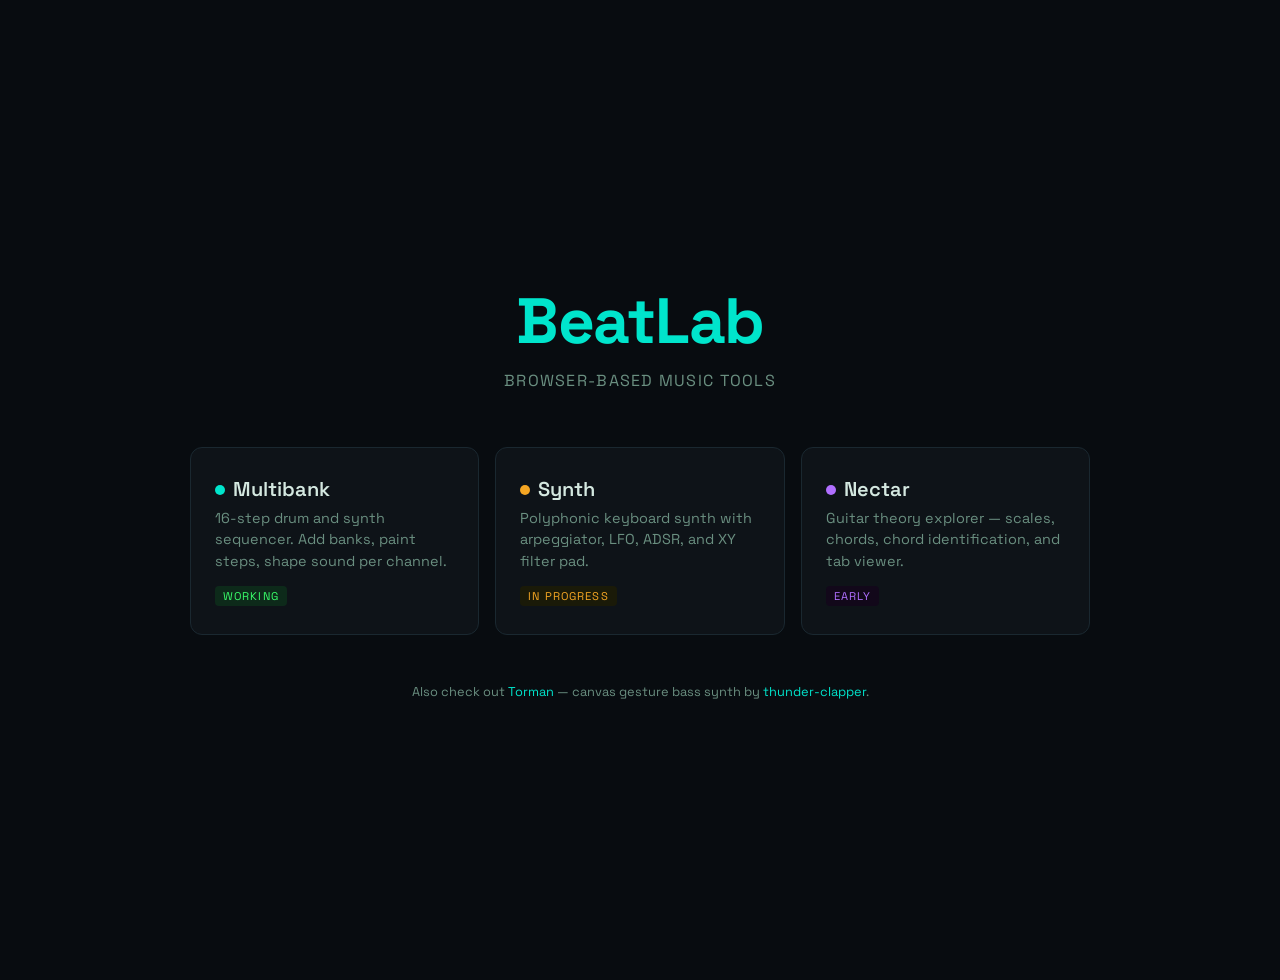
==== index.html @ d4a450f3 "Add docs, shared core module, Docker setup, and GitHub Pages deployment - README.md and index.html l" ====
<!DOCTYPE html>
<html lang="en">
<head>
<meta charset="UTF-8">
<meta name="viewport" content="width=device-width, initial-scale=1.0">
<title>BeatLab</title>
<link href="https://fonts.googleapis.com/css2?family=Space+Grotesk:wght@300..700&display=swap" rel="stylesheet">
<style>
  :root {
    --bg:       #080c10;
    --surface:  #0e1318;
    --divider:  #1a2830;
    --text:     #d4e8e0;
    --muted:    #6a8f80;
    --teal:     #00e5cc;
    --green:    #39ff6a;
    --amber:    #f5a623;
    --purple:   #b06fff;
  }

  * { box-sizing: border-box; margin: 0; padding: 0; }

  html, body {
    background: var(--bg);
    color: var(--text);
    font-family: 'Space Grotesk', system-ui, sans-serif;
    -webkit-font-smoothing: antialiased;
    min-height: 100vh;
    display: flex;
    flex-direction: column;
    align-items: center;
    justify-content: center;
    padding: 40px 24px;
  }

  h1 {
    font-size: clamp(2rem, 6vw, 4rem);
    font-weight: 700;
    letter-spacing: -0.02em;
    color: var(--teal);
    margin-bottom: 8px;
  }

  .subtitle {
    color: var(--muted);
    font-size: 1rem;
    letter-spacing: 0.08em;
    text-transform: uppercase;
    margin-bottom: 56px;
  }

  .grid {
    display: grid;
    grid-template-columns: repeat(auto-fit, minmax(260px, 1fr));
    gap: 16px;
    width: 100%;
    max-width: 900px;
  }

  a.card {
    display: block;
    background: var(--surface);
    border: 1px solid var(--divider);
    border-radius: 12px;
    padding: 28px 24px;
    text-decoration: none;
    color: inherit;
    transition: border-color 0.15s, transform 0.15s;
  }

  a.card:hover {
    border-color: var(--teal);
    transform: translateY(-2px);
  }

  .card-name {
    font-size: 1.25rem;
    font-weight: 600;
    margin-bottom: 6px;
  }

  .card-name span {
    display: inline-block;
    width: 10px;
    height: 10px;
    border-radius: 50%;
    margin-right: 8px;
    vertical-align: middle;
    position: relative;
    top: -1px;
  }

  .card-desc {
    color: var(--muted);
    font-size: 0.9rem;
    line-height: 1.5;
  }

  .badge {
    display: inline-block;
    margin-top: 14px;
    font-size: 0.7rem;
    letter-spacing: 0.1em;
    text-transform: uppercase;
    padding: 3px 8px;
    border-radius: 4px;
    background: var(--divider);
    color: var(--muted);
  }

  .badge.working { background: #0d2a1a; color: var(--green); }
  .badge.progress { background: #1a1a08; color: var(--amber); }
  .badge.early { background: #12081a; color: var(--purple); }
</style>
</head>
<body>

<h1>BeatLab</h1>
<p class="subtitle">Browser-based music tools</p>

<div class="grid">

  <a class="card" href="multibank/index.html">
    <div class="card-name">
      <span style="background:var(--teal)"></span>Multibank
    </div>
    <div class="card-desc">16-step drum and synth sequencer. Add banks, paint steps, shape sound per channel.</div>
    <div class="badge working">Working</div>
  </a>

  <a class="card" href="synth/index.html">
    <div class="card-name">
      <span style="background:var(--amber)"></span>Synth
    </div>
    <div class="card-desc">Polyphonic keyboard synth with arpeggiator, LFO, ADSR, and XY filter pad.</div>
    <div class="badge progress">In progress</div>
  </a>

  <a class="card" href="nectar/index.html">
    <div class="card-name">
      <span style="background:var(--purple)"></span>Nectar
    </div>
    <div class="card-desc">Guitar theory explorer — scales, chords, chord identification, and tab viewer.</div>
    <div class="badge early">Early</div>
  </a>

</div>

<p style="margin-top:48px;font-size:0.8rem;color:var(--muted);text-align:center;">
  Also check out <a href="https://thunder-clapper.github.io/torman/" style="color:var(--teal);text-decoration:none;">Torman</a>
  — canvas gesture bass synth by <a href="https://github.com/thunder-clapper" style="color:var(--teal);text-decoration:none;">thunder-clapper</a>.
</p>

</body>
</html>
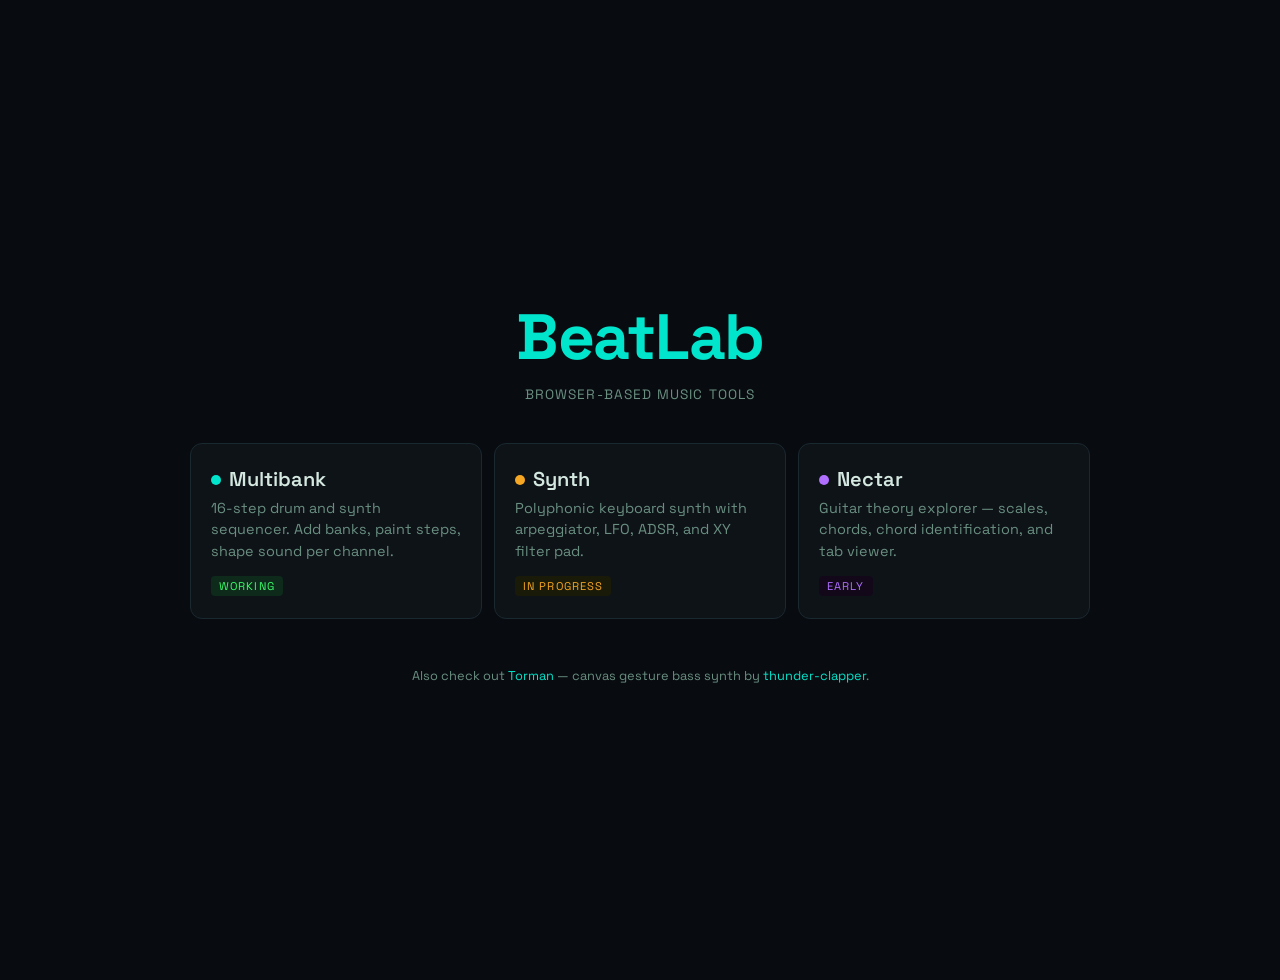
==== commit f4cfde85: "Make landing page mobile-friendly - Cards use min(100%, 260px) so they fill narrow screens without o" ====
--- a/index.html
+++ b/index.html
@@ -30,29 +30,31 @@
     flex-direction: column;
     align-items: center;
     justify-content: center;
-    padding: 40px 24px;
+    padding: 40px 16px;
   }
 
   h1 {
-    font-size: clamp(2rem, 6vw, 4rem);
+    font-size: clamp(2rem, 10vw, 4rem);
     font-weight: 700;
     letter-spacing: -0.02em;
     color: var(--teal);
     margin-bottom: 8px;
+    text-align: center;
   }
 
   .subtitle {
     color: var(--muted);
-    font-size: 1rem;
+    font-size: 0.85rem;
     letter-spacing: 0.08em;
     text-transform: uppercase;
-    margin-bottom: 56px;
+    margin-bottom: 40px;
+    text-align: center;
   }
 
   .grid {
     display: grid;
-    grid-template-columns: repeat(auto-fit, minmax(260px, 1fr));
-    gap: 16px;
+    grid-template-columns: repeat(auto-fit, minmax(min(100%, 260px), 1fr));
+    gap: 12px;
     width: 100%;
     max-width: 900px;
   }
@@ -62,15 +64,22 @@
     background: var(--surface);
     border: 1px solid var(--divider);
     border-radius: 12px;
-    padding: 28px 24px;
+    padding: 22px 20px;
     text-decoration: none;
     color: inherit;
-    transition: border-color 0.15s, transform 0.15s;
+    transition: border-color 0.15s;
+    -webkit-tap-highlight-color: transparent;
   }
 
-  a.card:hover {
+  @media (hover: hover) {
+    a.card:hover {
+      border-color: var(--teal);
+    }
+  }
+
+  a.card:active {
     border-color: var(--teal);
-    transform: translateY(-2px);
+    opacity: 0.85;
   }
 
   .card-name {
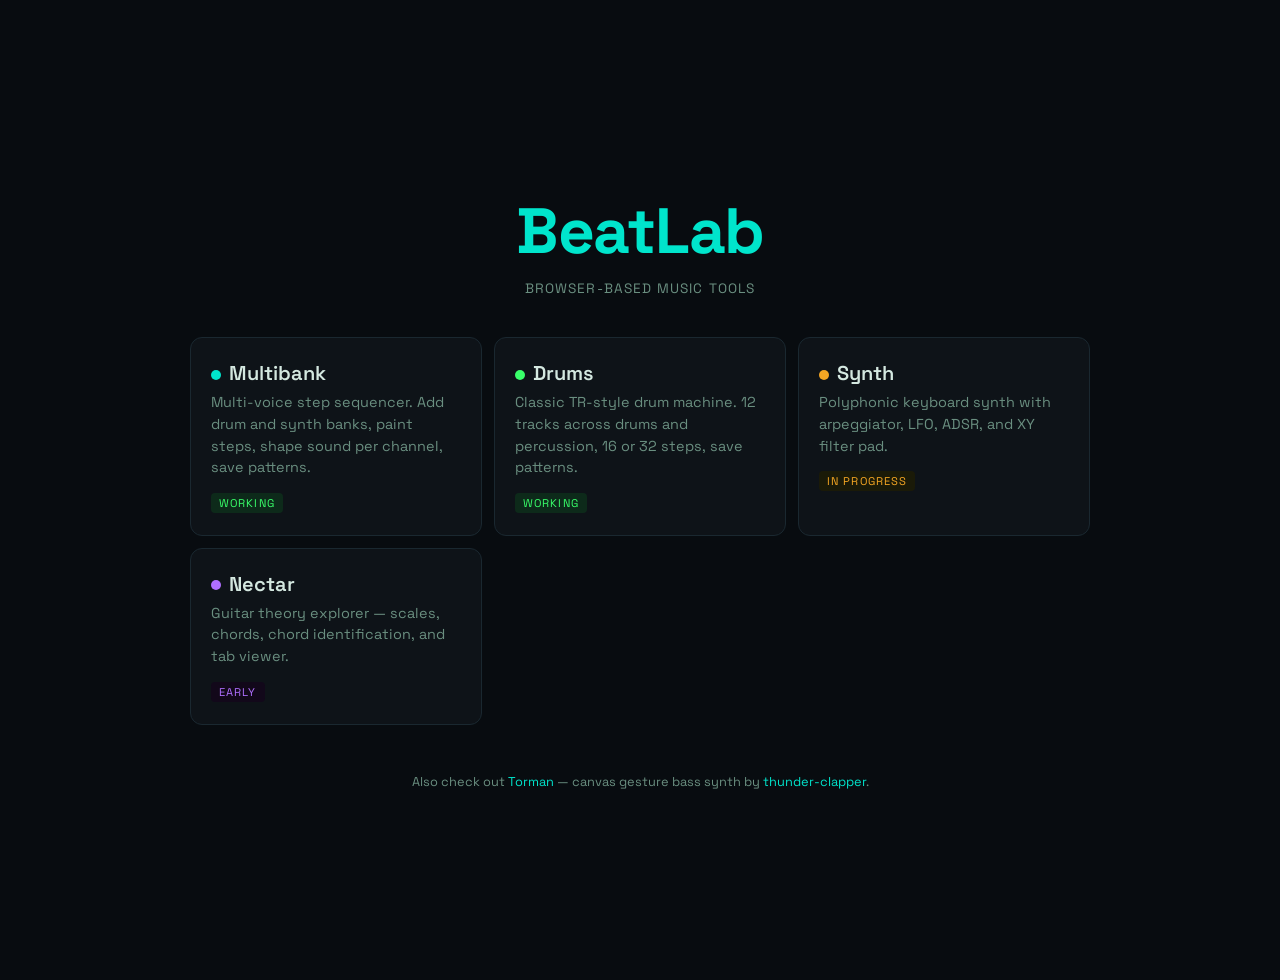
==== commit 8c79f96b: "multibank: fix choppiness, add save/load patterns, 16/32 steps; add drums app Audio performance (mul" ====
--- a/index.html
+++ b/index.html
@@ -133,7 +133,15 @@
     <div class="card-name">
       <span style="background:var(--teal)"></span>Multibank
     </div>
-    <div class="card-desc">16-step drum and synth sequencer. Add banks, paint steps, shape sound per channel.</div>
+    <div class="card-desc">Multi-voice step sequencer. Add drum and synth banks, paint steps, shape sound per channel, save patterns.</div>
+    <div class="badge working">Working</div>
+  </a>
+
+  <a class="card" href="drums/index.html">
+    <div class="card-name">
+      <span style="background:var(--green)"></span>Drums
+    </div>
+    <div class="card-desc">Classic TR-style drum machine. 12 tracks across drums and percussion, 16 or 32 steps, save patterns.</div>
     <div class="badge working">Working</div>
   </a>
 
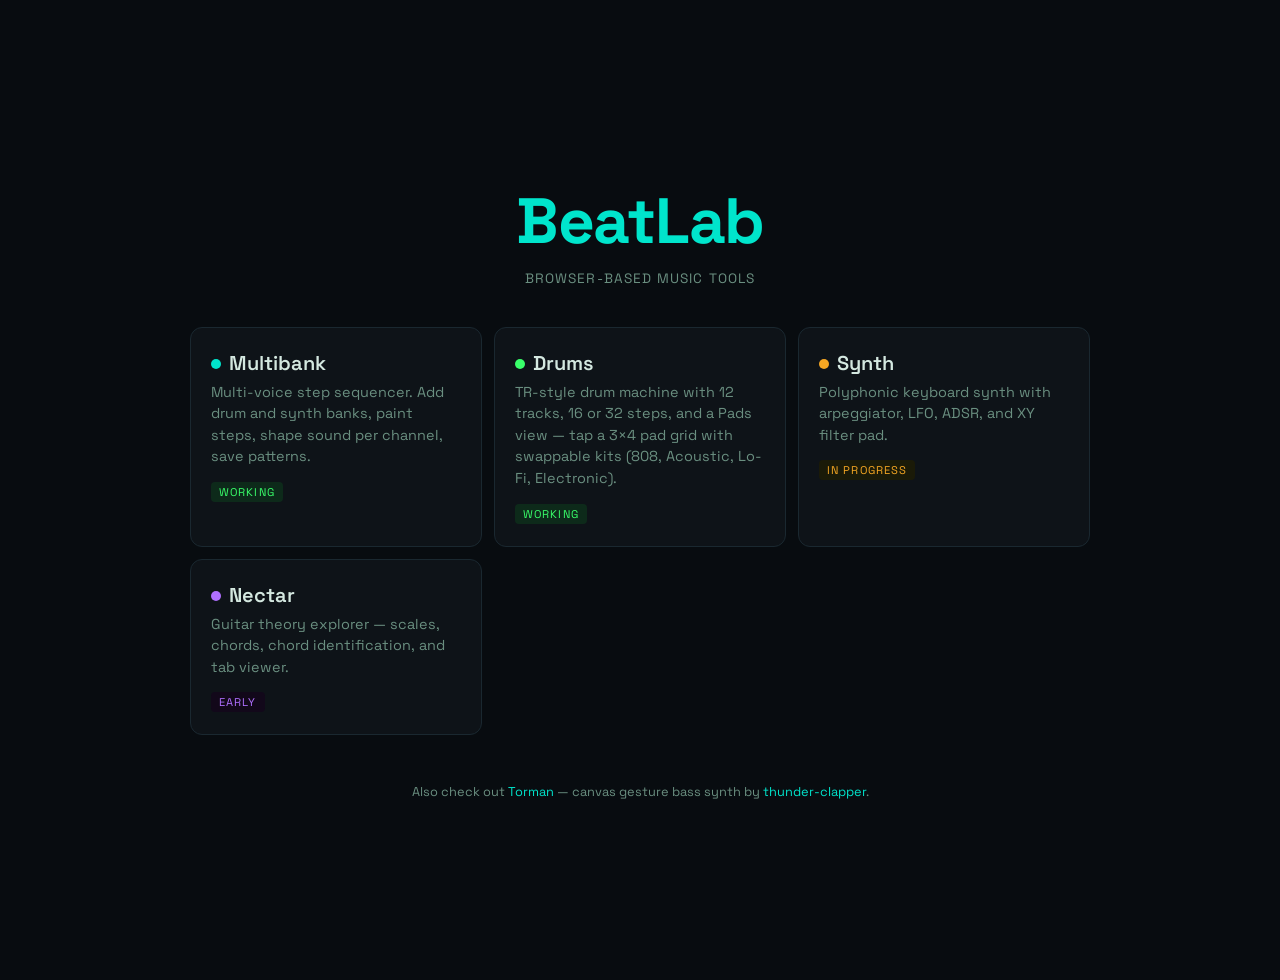
==== commit 8fa1639f: "Add Pads view to Drums, Mute All button, and backlog notes - Drums: second view (Sequencer / Pads ta" ====
--- a/index.html
+++ b/index.html
@@ -141,7 +141,7 @@
     <div class="card-name">
       <span style="background:var(--green)"></span>Drums
     </div>
-    <div class="card-desc">Classic TR-style drum machine. 12 tracks across drums and percussion, 16 or 32 steps, save patterns.</div>
+    <div class="card-desc">TR-style drum machine with 12 tracks, 16 or 32 steps, and a Pads view — tap a 3×4 pad grid with swappable kits (808, Acoustic, Lo-Fi, Electronic).</div>
     <div class="badge working">Working</div>
   </a>
 
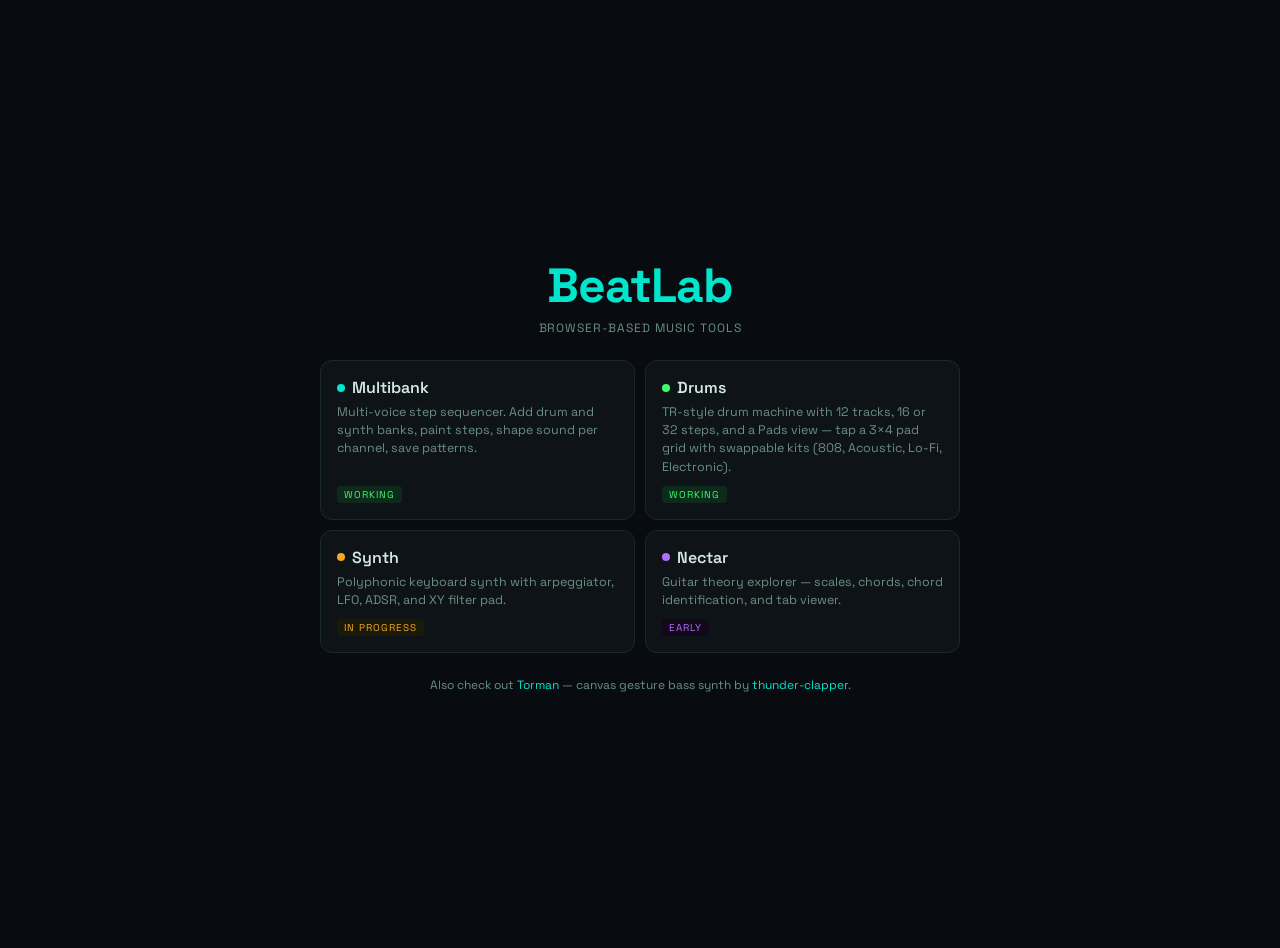
==== commit e279576f: "Homepage: fixed 2x2 grid, tighter layout fits one screen - Force 2-column grid (was auto-fit which w" ====
--- a/index.html
+++ b/index.html
@@ -25,46 +25,48 @@
     color: var(--text);
     font-family: 'Space Grotesk', system-ui, sans-serif;
     -webkit-font-smoothing: antialiased;
-    min-height: 100vh;
+    min-height: 100dvh;
     display: flex;
     flex-direction: column;
     align-items: center;
     justify-content: center;
-    padding: 40px 16px;
+    padding: 24px 16px;
+    overflow-y: auto;
   }
 
   h1 {
-    font-size: clamp(2rem, 10vw, 4rem);
+    font-size: clamp(1.6rem, 6vw, 3rem);
     font-weight: 700;
     letter-spacing: -0.02em;
     color: var(--teal);
-    margin-bottom: 8px;
+    margin-bottom: 4px;
     text-align: center;
   }
 
   .subtitle {
     color: var(--muted);
-    font-size: 0.85rem;
+    font-size: 0.75rem;
     letter-spacing: 0.08em;
     text-transform: uppercase;
-    margin-bottom: 40px;
+    margin-bottom: 24px;
     text-align: center;
   }
 
   .grid {
     display: grid;
-    grid-template-columns: repeat(auto-fit, minmax(min(100%, 260px), 1fr));
-    gap: 12px;
+    grid-template-columns: repeat(2, 1fr);
+    gap: 10px;
     width: 100%;
-    max-width: 900px;
+    max-width: 640px;
   }
 
   a.card {
-    display: block;
+    display: flex;
+    flex-direction: column;
     background: var(--surface);
     border: 1px solid var(--divider);
     border-radius: 12px;
-    padding: 22px 20px;
+    padding: 16px;
     text-decoration: none;
     color: inherit;
     transition: border-color 0.15s;
@@ -72,54 +74,51 @@
   }
 
   @media (hover: hover) {
-    a.card:hover {
-      border-color: var(--teal);
-    }
+    a.card:hover { border-color: var(--teal); }
   }
 
-  a.card:active {
-    border-color: var(--teal);
-    opacity: 0.85;
-  }
+  a.card:active { border-color: var(--teal); opacity: 0.85; }
 
   .card-name {
-    font-size: 1.25rem;
+    font-size: 1rem;
     font-weight: 600;
-    margin-bottom: 6px;
+    margin-bottom: 5px;
+    display: flex;
+    align-items: center;
+    gap: 7px;
   }
 
   .card-name span {
     display: inline-block;
-    width: 10px;
-    height: 10px;
+    width: 8px;
+    height: 8px;
     border-radius: 50%;
-    margin-right: 8px;
-    vertical-align: middle;
-    position: relative;
-    top: -1px;
+    flex-shrink: 0;
   }
 
   .card-desc {
     color: var(--muted);
-    font-size: 0.9rem;
-    line-height: 1.5;
+    font-size: 0.78rem;
+    line-height: 1.45;
+    flex: 1;
   }
 
   .badge {
     display: inline-block;
-    margin-top: 14px;
-    font-size: 0.7rem;
+    margin-top: 10px;
+    font-size: 0.62rem;
     letter-spacing: 0.1em;
     text-transform: uppercase;
-    padding: 3px 8px;
+    padding: 2px 7px;
     border-radius: 4px;
     background: var(--divider);
     color: var(--muted);
+    align-self: flex-start;
   }
 
-  .badge.working { background: #0d2a1a; color: var(--green); }
+  .badge.working  { background: #0d2a1a; color: var(--green); }
   .badge.progress { background: #1a1a08; color: var(--amber); }
-  .badge.early { background: #12081a; color: var(--purple); }
+  .badge.early    { background: #12081a; color: var(--purple); }
 </style>
 </head>
 <body>
@@ -163,7 +162,7 @@
 
 </div>
 
-<p style="margin-top:48px;font-size:0.8rem;color:var(--muted);text-align:center;">
+<p style="margin-top:24px;font-size:0.75rem;color:var(--muted);text-align:center;">
   Also check out <a href="https://thunder-clapper.github.io/torman/" style="color:var(--teal);text-decoration:none;">Torman</a>
   — canvas gesture bass synth by <a href="https://github.com/thunder-clapper" style="color:var(--teal);text-decoration:none;">thunder-clapper</a>.
 </p>
